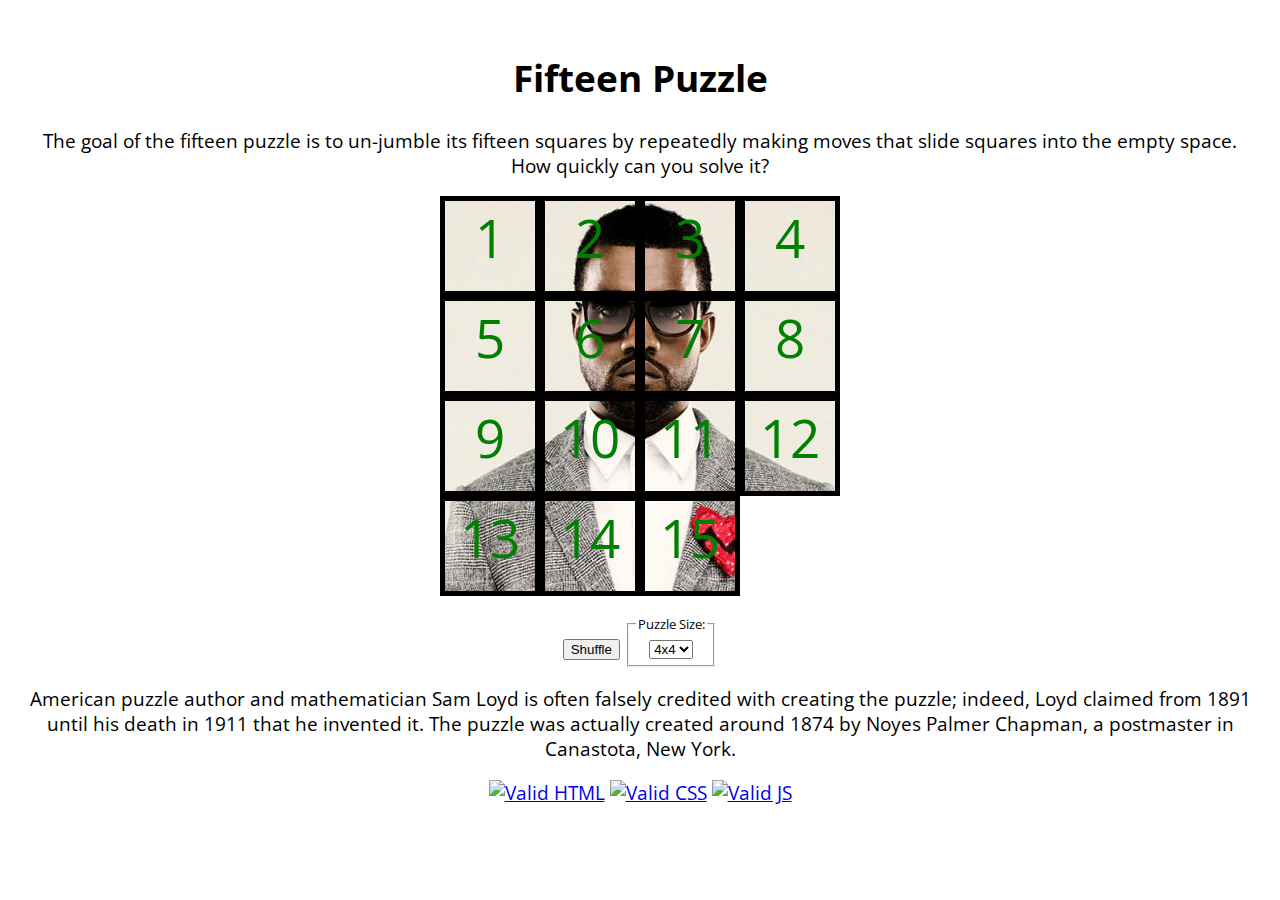
==== fifteen.html @ f5e4983e "initial commit" ====
<!DOCTYPE html>
<html>
	
	<head>
		<title>CSE 154 Fifteen Puzzle</title>

		<link href="https://webster.cs.washington.edu/images/fifteen/fifteen.gif"
		      type="image/gif" rel="shortcut icon" />

		
		<link href='https://fonts.googleapis.com/css?family=Open+Sans' rel='stylesheet' type='text/css'>
		<link href="fifteen.css" type="text/css" rel="stylesheet" />
		<script src="fifteen.js" type="text/javascript"></script>
	</head>

	<body>
		<h1>Fifteen Puzzle</h1>

		<p>
			The goal of the fifteen puzzle is to un-jumble its fifteen squares
			by repeatedly making moves that slide squares into the empty space.
			How quickly can you solve it?
		</p>
		
		<div id="puzzlearea">
		<!--
			this area holds the actual fifteen puzzle pieces
			add to it as you need to
		-->
		</div>

		<p id="controls">
			<button id="shufflebutton">Shuffle</button>
		</p>
		
		<div id="output"></div>
		
		<p>
			American puzzle author and mathematician Sam Loyd is often falsely
			credited with creating the puzzle; indeed, Loyd claimed from 1891
			until his death in 1911 that he invented it.
			The puzzle was actually created around 1874 by Noyes Palmer Chapman,
			a postmaster in Canastota, New York.
		</p>

		<div id="w3c">
			<a href="https://webster.cs.washington.edu/validate-html.php">
				<img src="https://webster.cs.washington.edu/images/w3c-html.png" alt="Valid HTML" /></a>
			<a href="https://webster.cs.washington.edu/validate-css.php">
				<img src="https://webster.cs.washington.edu/images/w3c-css.png" alt="Valid CSS" /></a>
			<a href="https://webster.cs.washington.edu/jslint/?referer">
				<img src="https://webster.cs.washington.edu/images/w3c-js.png" alt="Valid JS" /></a>
		</div>
	</body>
</html>
---- fifteen.css ----
/* Eric Henke
CSE 154 AJ
This page styles fifteen.html
Extra feature: different puzzle sizes */

body {
	font-family: 'Open Sans', sans-serif;
	font-size: 14pt;
	padding: 1em; /*Not necessarily in spec, but it looks a lot nicer */
	text-align: center;
}

fieldset {
	display: inline-block;
	font-size: 10pt;
	padding: 0.5em;
}

.neighbor:hover {
	border: 5px solid red;	
	color: red;
	cursor: pointer;
}

/*.normal and .small alter font size depending on tile size for readability.*/
.normal {
	font-size: 40pt;
}

.small {
	font-size: 15pt;
}

#puzzlearea {
	height: 400px;
	margin-left: auto;
	margin-right: auto;
	position: relative;
	width: 400px;
}

/*Tile size determined by puzzle size in fifteen.js*/
.tile {
	background-image: url("background.jpg");
	border: 5px solid black;
	color: green;	
	margin: 0;
	position: absolute;	
}

.tile p {
	margin: auto;
}

.tile p:hover {
	cursor: default;
}
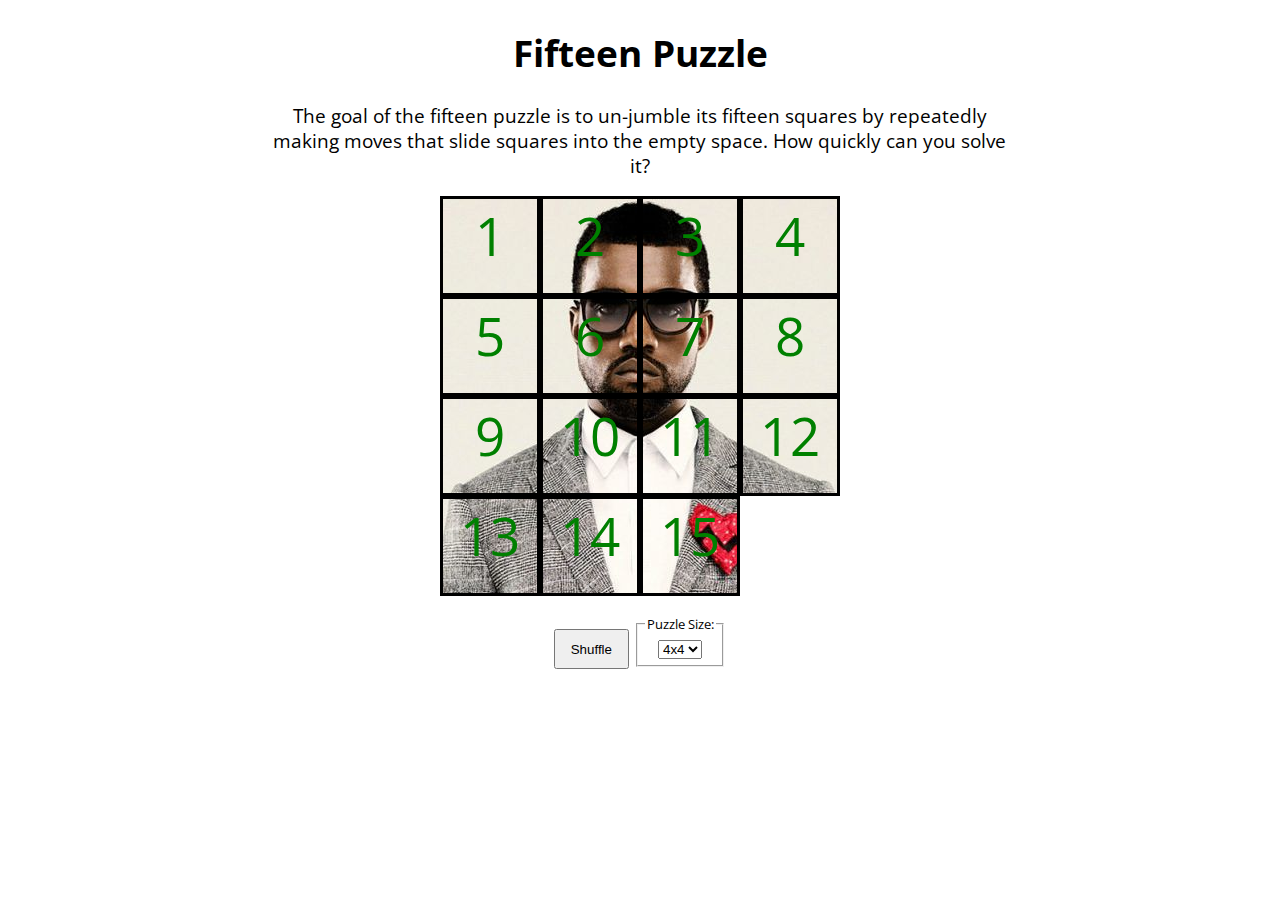
==== commit d2cf7aae: "implemented win notice" ====
--- a/fifteen.html
+++ b/fifteen.html
@@ -25,7 +25,6 @@
 		<div id="puzzlearea">
 		<!--
 			this area holds the actual fifteen puzzle pieces
-			add to it as you need to
 		-->
 		</div>
 
@@ -34,22 +33,10 @@
 		</p>
 		
 		<div id="output"></div>
-		
-		<p>
-			American puzzle author and mathematician Sam Loyd is often falsely
-			credited with creating the puzzle; indeed, Loyd claimed from 1891
-			until his death in 1911 that he invented it.
-			The puzzle was actually created around 1874 by Noyes Palmer Chapman,
-			a postmaster in Canastota, New York.
-		</p>
 
-		<div id="w3c">
-			<a href="https://webster.cs.washington.edu/validate-html.php">
-				<img src="https://webster.cs.washington.edu/images/w3c-html.png" alt="Valid HTML" /></a>
-			<a href="https://webster.cs.washington.edu/validate-css.php">
-				<img src="https://webster.cs.washington.edu/images/w3c-css.png" alt="Valid CSS" /></a>
-			<a href="https://webster.cs.washington.edu/jslint/?referer">
-				<img src="https://webster.cs.washington.edu/images/w3c-js.png" alt="Valid JS" /></a>
+		<div id='win'>
+			<p>Winner winner, chicken dinner!</p>
 		</div>
+
 	</body>
 </html>
--- a/fifteen.css
+++ b/fifteen.css
@@ -1,13 +1,15 @@
-/* Eric Henke
-CSE 154 AJ
-This page styles fifteen.html
-Extra feature: different puzzle sizes */
-
 body {
 	font-family: 'Open Sans', sans-serif;
 	font-size: 14pt;
-	padding: 1em; /*Not necessarily in spec, but it looks a lot nicer */
+	padding: 1em;
+	margin-right: auto;
+	margin-left: auto;
 	text-align: center;
+}
+
+button {
+	width: 75px;
+	height: 40px;
 }
 
 fieldset {
@@ -16,8 +18,18 @@
 	padding: 0.5em;
 }
 
+h1 {
+	margin-top: 0;
+}
+
+h1 + p {
+	width: 60%;
+	margin-left: auto;
+	margin-right: auto;
+}
+
 .neighbor:hover {
-	border: 5px solid red;	
+	border: 3px solid red;	
 	color: red;
 	cursor: pointer;
 }
@@ -42,7 +54,7 @@
 /*Tile size determined by puzzle size in fifteen.js*/
 .tile {
 	background-image: url("background.jpg");
-	border: 5px solid black;
+	border: 3px solid black;
 	color: green;	
 	margin: 0;
 	position: absolute;	
@@ -54,4 +66,22 @@
 
 .tile p:hover {
 	cursor: default;
+}
+
+#win {
+	background-color: rgba(0, 0, 0, 0.6);
+	display: none;
+	height: 300px;
+	position: absolute;
+	top: 52%;
+	transform: translateY(-50%);
+	width: 95%;
+}
+
+#win p {
+	color: white;
+	font-size: 2.7em;	
+	margin-top: 2em;
+	text-align: center;
+	
 }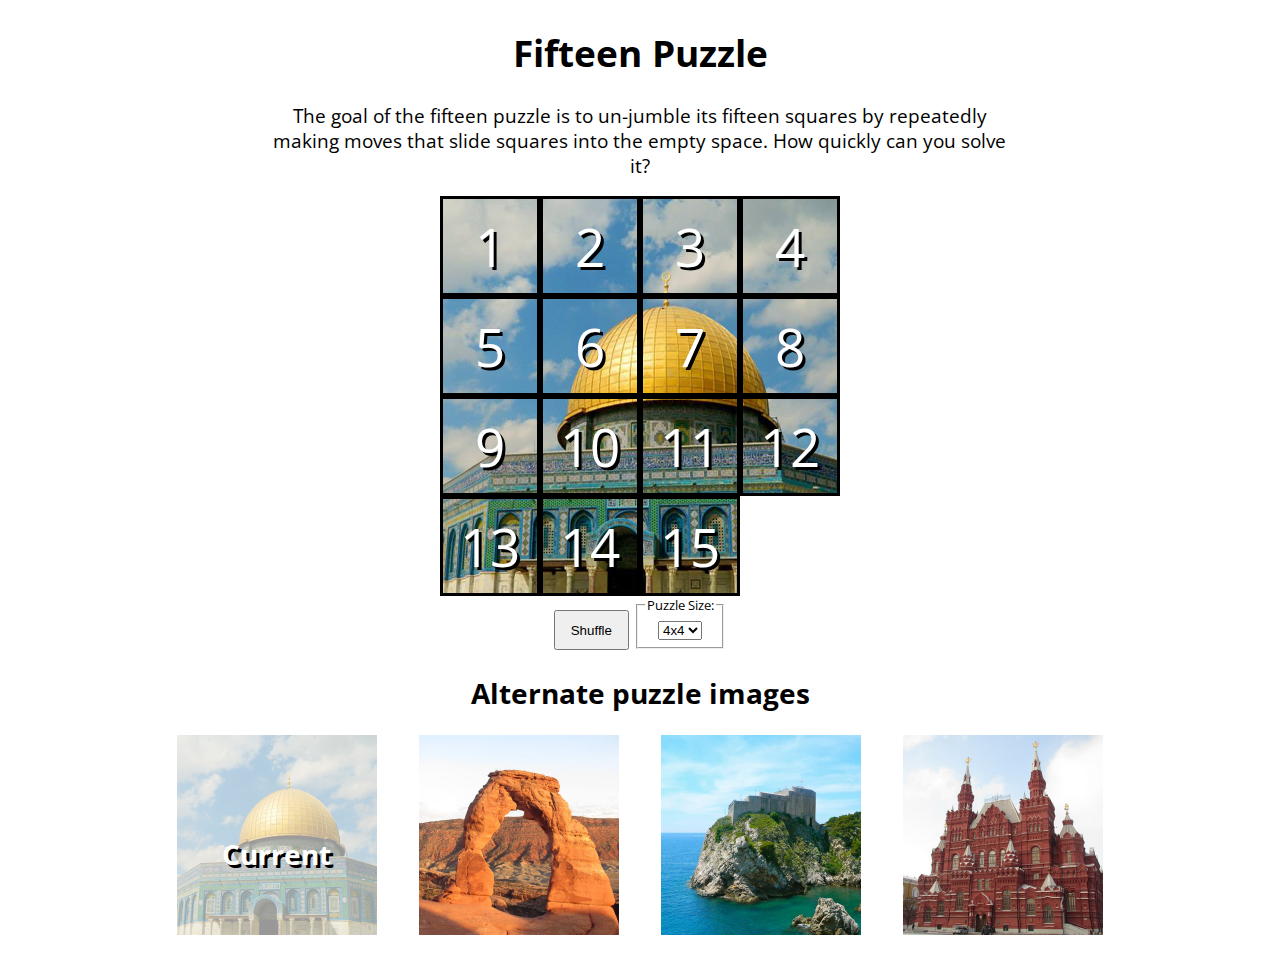
==== commit 34b03ef1: "added alternate image selection" ====
--- a/fifteen.html
+++ b/fifteen.html
@@ -2,7 +2,7 @@
 <html>
 	
 	<head>
-		<title>CSE 154 Fifteen Puzzle</title>
+		<title>Fifteen Puzzle</title>
 
 		<link href="https://webster.cs.washington.edu/images/fifteen/fifteen.gif"
 		      type="image/gif" rel="shortcut icon" />
@@ -10,7 +10,6 @@
 		
 		<link href='https://fonts.googleapis.com/css?family=Open+Sans' rel='stylesheet' type='text/css'>
 		<link href="fifteen.css" type="text/css" rel="stylesheet" />
-		<script src="fifteen.js" type="text/javascript"></script>
 	</head>
 
 	<body>
@@ -28,15 +27,40 @@
 		-->
 		</div>
 
-		<p id="controls">
+		<div id="controls">
 			<button id="shufflebutton">Shuffle</button>
-		</p>
+		</div>
 		
-		<div id="output"></div>
+		<div id="alternates">
+			<h2>Alternate puzzle images</h2>
+			
+			<div class="alt-img current">
+				<img src="images/dome.jpg" alt="Dome of the Rock" />
+				<span>Current</span>
+			</div>
+
+			<div class="alt-img">
+				<img src="images/delicatearch.jpg" alt="Delicate Arch" />
+				<span>Current</span>
+			</div>
+
+			<div class="alt-img">
+				<img src="images/dubrovnik.jpg" alt="Dubrovnik" />
+				<span>Current</span>
+			</div>
+
+			<div class="alt-img">
+				<img src="images/moscow.jpg" alt="Moscow" />
+				<span>Current</span>
+			</div>
+		</div>
+
+
 
 		<div id='win'>
 			<p>Winner winner, chicken dinner!</p>
 		</div>
 
+		<script src="fifteen.js" type="text/javascript"></script>
 	</body>
 </html>
--- a/fifteen.css
+++ b/fifteen.css
@@ -1,3 +1,30 @@
+.altenates {
+	margin-right: auto;
+	margin-left: auto;
+	width: 70%;
+}
+
+.alt-img {
+	cursor: pointer;
+	height: 200px;
+	width: 200px;
+	display: inline-block;	
+	margin-right: 1em;
+	margin-left: 1em;
+	position: relative;
+}
+
+.alt-img img {
+	max-height: 100%;
+	max-width: 100%;
+}
+
+.alt-img span {
+	display: none;
+}
+
+
+
 body {
 	font-family: 'Open Sans', sans-serif;
 	font-size: 14pt;
@@ -11,6 +38,24 @@
 	width: 75px;
 	height: 40px;
 }
+
+.current img {
+	opacity: 0.4;
+}
+
+.current span {
+	display: block;
+	position: absolute;
+	top: 50%;
+	width: 100%;
+	text-align: center;
+	font-size: 1.5em;
+	color: white;
+	text-shadow: 3px 3px #000;
+	font-weight: bold;
+}
+
+
 
 fieldset {
 	display: inline-block;
@@ -39,8 +84,16 @@
 	font-size: 40pt;
 }
 
+.normal p {
+	text-shadow: 3px 3px #000;
+}
+
 .small {
 	font-size: 15pt;
+}
+
+.small p {
+	text-shadow: 2px 2px #000;
 }
 
 #puzzlearea {
@@ -53,7 +106,7 @@
 
 /*Tile size determined by puzzle size in fifteen.js*/
 .tile {
-	background-image: url("background.jpg");
+	background-image: url("images/dome.jpg");
 	border: 3px solid black;
 	color: green;	
 	margin: 0;
@@ -62,6 +115,14 @@
 
 .tile p {
 	margin: auto;
+	color: #fff;
+	width: 100%;
+	text-align: center;
+
+	/*Vertical center*/
+	position: absolute;
+	top: 50%;
+	transform: translateY(-50%);
 }
 
 .tile p:hover {
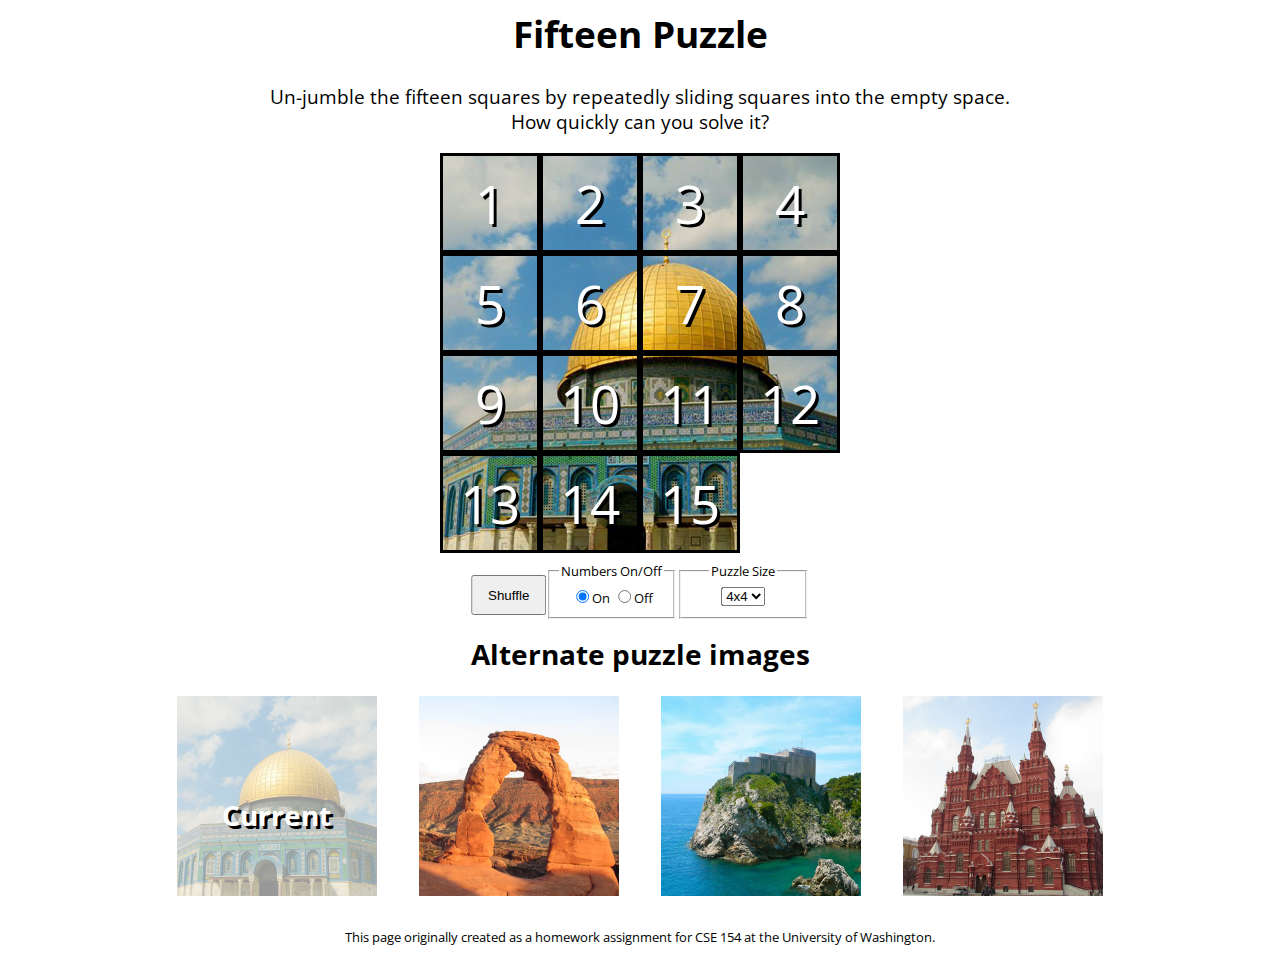
==== commit b9be2af9: "added option to turn off numbers, fixed some css alignment issues with fieldsets" ====
--- a/fifteen.html
+++ b/fifteen.html
@@ -6,7 +6,6 @@
 
 		<link href="https://webster.cs.washington.edu/images/fifteen/fifteen.gif"
 		      type="image/gif" rel="shortcut icon" />
-
 		
 		<link href='https://fonts.googleapis.com/css?family=Open+Sans' rel='stylesheet' type='text/css'>
 		<link href="fifteen.css" type="text/css" rel="stylesheet" />
@@ -16,8 +15,8 @@
 		<h1>Fifteen Puzzle</h1>
 
 		<p>
-			The goal of the fifteen puzzle is to un-jumble its fifteen squares
-			by repeatedly making moves that slide squares into the empty space.
+			Un-jumble the fifteen squares
+			by repeatedly sliding squares into the empty space.
 			How quickly can you solve it?
 		</p>
 		
@@ -27,8 +26,34 @@
 		-->
 		</div>
 
-		<div id="controls">
-			<button id="shufflebutton">Shuffle</button>
+		<div id="control-wrapper">
+			<div id="controls">
+				<button id="shufflebutton">Shuffle</button>
+
+				<fieldset>
+					<legend>Numbers On/Off</legend>
+					<div>
+						<label><input type="radio" name="numbers" value="block" checked="checked"/>On</label>
+						<label><input type="radio" name="numbers" value="none"/>Off</label>
+					</div>
+				</fieldset>
+
+
+				<fieldset>
+					<legend>Puzzle Size</legend>
+					
+					<select id="size">
+						<option value="3">3x3</option>
+						<option value="4" selected="selected">4x4</option>
+						<option value="5">5x5</option>
+						<option value="6">6x6</option>
+						<option value="7">7x7</option>
+						<option value="8">8x8</option>
+						<option value="9">9x9</option>
+					</select>
+				</fieldset>
+
+			</div>
 		</div>
 		
 		<div id="alternates">
@@ -57,9 +82,11 @@
 
 
 
-		<div id='win'>
+		<div id="win">
 			<p>Winner winner, chicken dinner!</p>
 		</div>
+
+		<p class="credit">This page originally created as a homework assignment for CSE 154 at the University of Washington.</p>
 
 		<script src="fifteen.js" type="text/javascript"></script>
 	</body>
--- a/fifteen.css
+++ b/fifteen.css
@@ -1,7 +1,6 @@
-.altenates {
+#alternates {
 	margin-right: auto;
 	margin-left: auto;
-	width: 70%;
 }
 
 .alt-img {
@@ -28,7 +27,8 @@
 body {
 	font-family: 'Open Sans', sans-serif;
 	font-size: 14pt;
-	padding: 1em;
+	padding: 0em;
+	position: relative;
 	margin-right: auto;
 	margin-left: auto;
 	text-align: center;
@@ -37,6 +37,37 @@
 button {
 	width: 75px;
 	height: 40px;
+	float: left;
+	margin-top: 1em;
+}
+
+
+/*Control wrapper necessary for centering floated fieldsets, which is necessary to deal with 
+  weird vertical alignment caused by inline-block*/
+#control-wrapper {
+	width: 100%;
+	height: 50px;
+	position: relative;	
+}
+
+#controls {
+	overflow: hidden;
+	position: absolute;
+	left: 50%;
+	top: 0;
+	transform: translateX(-50%);
+
+}
+
+#controls:after {
+	clear: both;
+}
+
+.credit {
+	text-align: center;
+	font-size: 0.7em;
+	margin-bottom: 0;
+	margin-top: 2em;
 }
 
 .current img {
@@ -58,9 +89,12 @@
 
 
 fieldset {
-	display: inline-block;
+	/*display: inline-block;*/
+	float: left;
 	font-size: 10pt;
 	padding: 0.5em;
+	height: 40px;
+	width: 110px;
 }
 
 h1 {
@@ -98,6 +132,7 @@
 
 #puzzlearea {
 	height: 400px;
+	margin-bottom: 0.5em;
 	margin-left: auto;
 	margin-right: auto;
 	position: relative;
